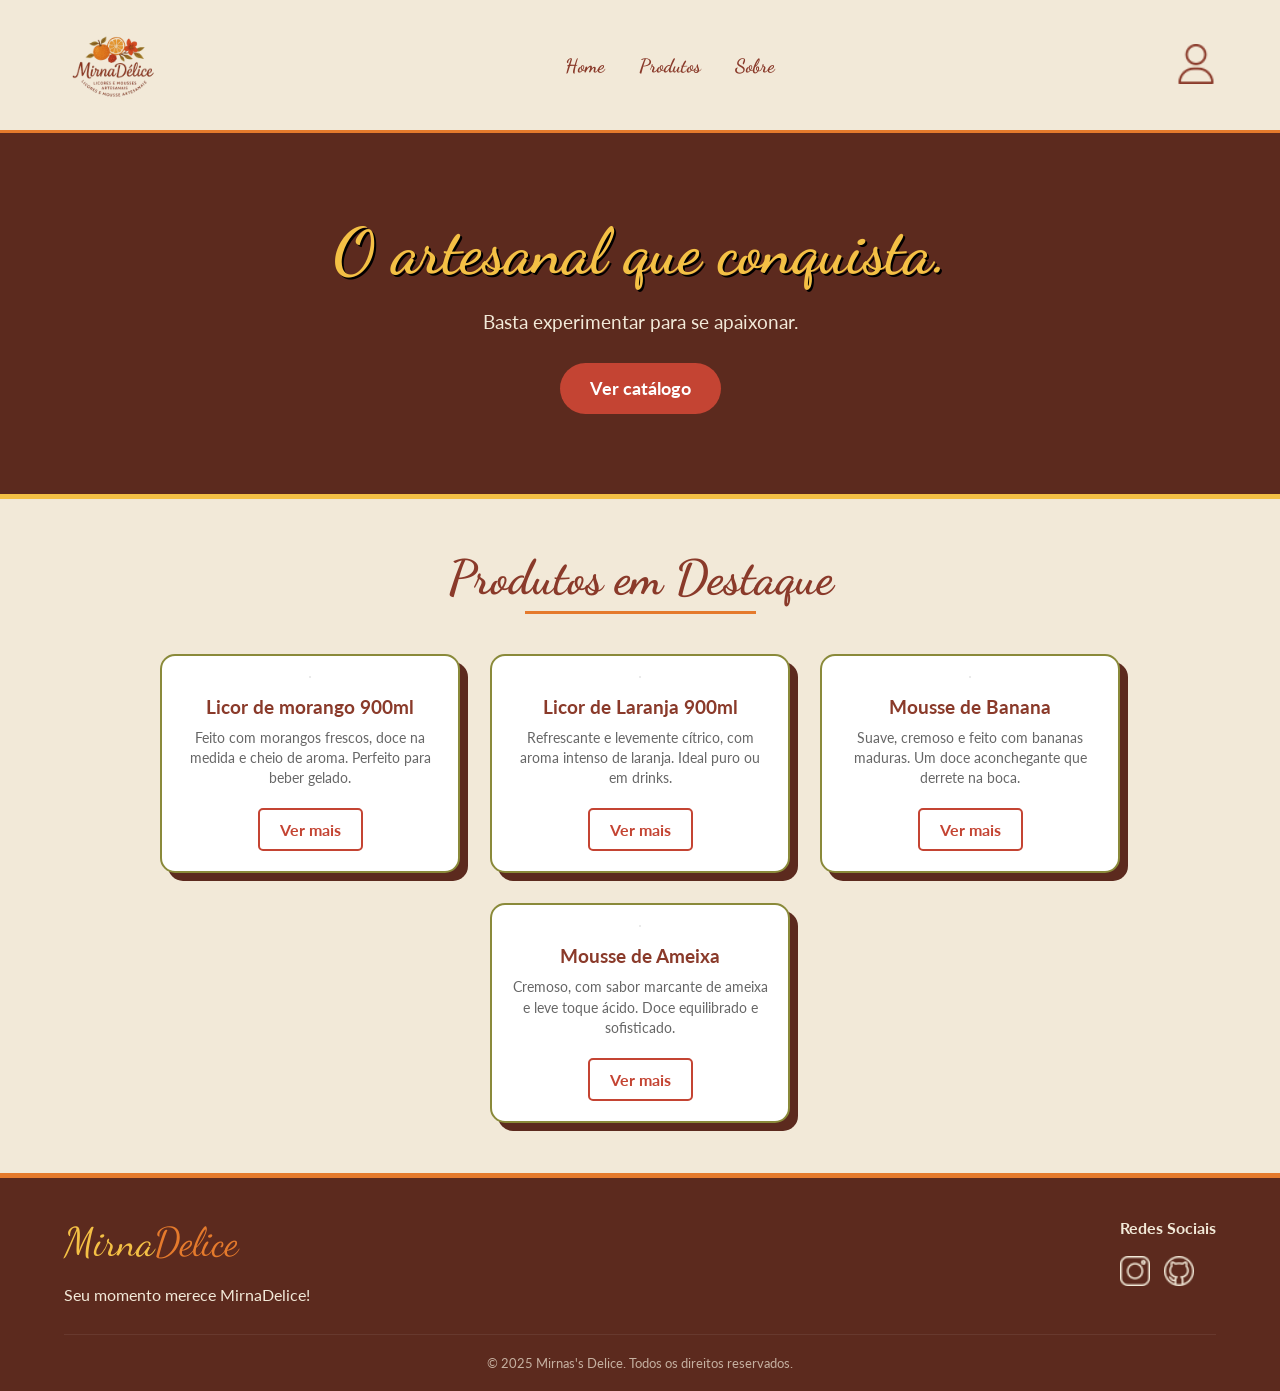
==== FRONTEND/src/index.html @ 4cb851cb "subindo" ====
<!DOCTYPE html>
<html lang="pt-BR">

<head>
    <meta charset="UTF-8">
    <meta name="viewport" content="width=device-width, initial-scale=1.0">
    <link rel="stylesheet" href="./css/style.css">
    <script src="./js/progIndex.js" defer></script>
    <link rel="shortcut icon" href="../public/logo.png" type="image/x-icon">
    <title>Mirnas's Delice</title>
</head>

<body>

    <!-- HEADER -->
    <header class="header">
        <img class="logo" src="../public/logoRemove.png" alt="Logo" width="100px">

        <nav class="menu">
            <a href="#">Home</a>
            <a href="#">Produtos</a>
            <a href="./html/sobre.html">Sobre</a>
        </nav>


        <div class="conta">
            <button id="loginUsuario">
                <img src="../public/user.png" width="40">
            </button>
        </div>
    </header>

    <!-- HERO -->
    <section class="hero">
        <div class="hero-text">
            <h1>O artesanal que conquista.</h1>
            <p>Basta experimentar para se apaixonar.</p>
            <a class="btn-hero" href="#">Ver catálogo</a>
        </div>
    </section>

    <!-- CARDS -->
    <main>
        <section class="modelos">
            <h2>Produtos em Destaque</h2>

            <div class="cards-container">

                <div class="produto-card">
                    <img src="#" alt="">
                    <h3>Licor de morango 900ml</h3>
                    <p>Feito com morangos frescos, doce na medida e cheio de aroma. Perfeito para beber gelado.</p>
                    <a href="#" class="btn-card">Ver mais</a>
                </div>

                <div class="produto-card">
                    <img src="##" alt="">
                    <h3>Licor de Laranja 900ml</h3>
                    <p>Refrescante e levemente cítrico, com aroma intenso de laranja. Ideal puro ou em drinks.</p>
                    <a href="#" class="btn-card">Ver mais</a>
                </div>

                <div class="produto-card">
                    <img src="#" alt="">
                    <h3>Mousse de Banana</h3>
                    <p>Suave, cremoso e feito com bananas maduras. Um doce aconchegante que derrete na boca.</p>
                    <a href="#" class="btn-card">Ver mais</a>
                </div>
                
                <div class="produto-card">
                    <img src="#" alt="">
                    <h3>Mousse de Ameixa</h3>
                    <p>Cremoso, com sabor marcante de ameixa e leve toque ácido. Doce equilibrado e sofisticado.</p>
                    <a href="#" class="btn-card">Ver mais</a>
                </div>

            </div>
        </section>
    </main>

    <!-- FOOTER -->
   <footer>
        <div class="footer-container">

            <div>
                <div class="footer-logo">Mirna<span>Delice</span></div><br>
                <p>Seu momento merece MirnaDelice!</p>
            </div>

            <div class="footer-social">
                <h4>Redes Sociais</h4><br>
               <div class="social-icons">
                    <a href="https://www.instagram.com/ruan_gerald/">
                        <img src="../public/insta.png" width="30" alt="Instagram">
                    </a>
                    <a href="https://github.com/ruangerald">
                        <img src="../public/github.png" width="30" alt="GitHub">
                    </a>
                </div>
            </div>

        </div>

        <div class="footer-bottom">
            <p>© 2025 Mirnas's Delice. Todos os direitos reservados.</p>
        </div>
    </footer>

</body>

</html>
---- FRONTEND/src/css/style.css ----
/* =========================================
   IMPORTAÇÃO DE FONTES & VARIÁVEIS
   ========================================= */
@import url('https://fonts.googleapis.com/css2?family=Dancing+Script:wght@700&family=Lato:wght@400;700&display=swap');

:root {
    --cor-titulo: #8A3A2A;       /* Marrom Avermelhado */
    --cor-laranja: #E57A2C;      /* Laranja Queimado */
    --cor-amarelo: #F4C045;      /* Amarelo Forte */
    --cor-botao: #C44433;        /* Vermelho Framboesa */
    --cor-botao-hover: #D0542F;  /* Flor/Laranja Avermelhado */
    --cor-borda: #8A8A3A;        /* Folhas/Verde Oliva */
    --cor-texto: #5C2A1E;        /* Marrom Profundo */
    --cor-fundo: #F2E9D8;        /* Off-white Bege */
}

/* =========================================
   RESET E GERAL
   ========================================= */
* {
    margin: 0;
    padding: 0;
    box-sizing: border-box;
    text-decoration: none;
    list-style: none;
}

body {
    background-color: var(--cor-fundo);
    color: var(--cor-texto);
    font-family: 'Lato', sans-serif;
}

/* =========================================
   HEADER
   ========================================= */
.header {
    background-color: rgba(242, 233, 216, 0.95); /* Bege com transparência */
    padding: 15px 5%;
    display: flex;
    justify-content: space-between;
    align-items: center;
    border-bottom: 3px solid var(--cor-laranja);
    position: sticky;
    top: 0;
    z-index: 1000;
}

.menu a {
    color: var(--cor-titulo);
    font-size: 1.2rem;
    margin: 0 15px;
    font-weight: bold;
    transition: color 0.3s;
    font-family: 'Dancing Script', cursive; /* Toque artesanal no menu */
}

.menu a:hover {
    color: var(--cor-botao);
}

.conta button {
    background: none;
    border: none;
    cursor: pointer;
    transition: transform 0.3s;
}

.conta button:hover {
    transform: scale(1.1);
}

/* =========================================
   HERO SECTION
   ========================================= */
.hero {
    /* Sugestão: Coloque uma imagem de fundo de licores ou textura de madeira aqui */
    background-color: var(--cor-texto); 
    color: var(--cor-fundo);
    text-align: center;
    padding: 80px 20px;
    border-bottom: 5px solid var(--cor-amarelo);
}

.hero h1 {
    font-family: 'Dancing Script', cursive;
    font-size: 4rem;
    color: var(--cor-amarelo);
    margin-bottom: 20px;
    text-shadow: 2px 2px 0px #000;
}

.hero p {
    font-size: 1.2rem;
    margin-bottom: 30px;
    max-width: 600px;
    margin-left: auto;
    margin-right: auto;
}

.btn-hero {
    background-color: var(--cor-botao);
    color: #fff;
    padding: 15px 30px;
    border-radius: 30px;
    font-weight: bold;
    font-size: 1.1rem;
    transition: background 0.3s, transform 0.2s;
    display: inline-block;
}

.btn-hero:hover {
    background-color: var(--cor-botao-hover);
    transform: scale(1.05);
}

/* =========================================
   CARDS (MODELOS/PRODUTOS)
   ========================================= */
.modelos {
    padding: 50px 5%;
    text-align: center;
}

.modelos h2 {
    font-family: 'Dancing Script', cursive;
    font-size: 3rem;
    color: var(--cor-titulo);
    margin-bottom: 40px;
    position: relative;
    display: inline-block;
}

/* Detalhe decorativo embaixo do título */
.modelos h2::after {
    content: '';
    display: block;
    width: 60%;
    height: 3px;
    background-color: var(--cor-laranja);
    margin: 5px auto 0;
}

.cards-container {
    display: flex;
    justify-content: center;
    flex-wrap: wrap;
    gap: 30px;
}

.produto-card {
    background-color: #FFF;
    border: 2px solid var(--cor-borda);
    border-radius: 15px;
    width: 300px;
    padding: 20px;
    text-align: center;
    box-shadow: 8px 8px 0px var(--cor-texto); /* Sombra dura estilo retro */
    transition: transform 0.3s;
}

.produto-card:hover {
    transform: translateY(-5px);
}

.produto-card img {
    width: 100%;
    border-radius: 10px;
    margin-bottom: 15px;
    border: 1px solid #ddd;
}

.produto-card h3 {
    color: var(--cor-titulo);
    margin-bottom: 10px;
    font-family: 'Lato', sans-serif;
}

.produto-card p {
    font-size: 0.9rem;
    color: #666;
    margin-bottom: 20px;
    line-height: 1.4;
}

.btn-card {
    display: inline-block;
    padding: 10px 20px;
    border: 2px solid var(--cor-botao);
    color: var(--cor-botao);
    font-weight: bold;
    border-radius: 5px;
    transition: all 0.3s;
}

.btn-card:hover {
    background-color: var(--cor-botao);
    color: #fff;
}

/* =========================================
   FOOTER
   ========================================= */
footer {
    background-color: var(--cor-texto);
    color: var(--cor-fundo);
    padding: 40px 5% 20px;
    border-top: 5px solid var(--cor-laranja);
}

.footer-container {
    display: flex;
    justify-content: space-between;
    flex-wrap: wrap;
    gap: 20px;
    margin-bottom: 30px;
}

.footer-logo {
    font-family: 'Dancing Script', cursive;
    font-size: 2.5rem;
    color: var(--cor-amarelo);
}

.footer-logo span {
    color: var(--cor-laranja);
}

.social-icons img {
    /* filter: invert(1); Deixa icones brancos */
    margin-right: 10px;
    transition: transform 0.3s;
}

.social-icons img:hover {
    transform: scale(1.2);
}

.footer-bottom {
    text-align: center;
    border-top: 1px solid rgba(255,255,255,0.1);
    padding-top: 20px;
    font-size: 0.8rem;
    opacity: 0.7;
}
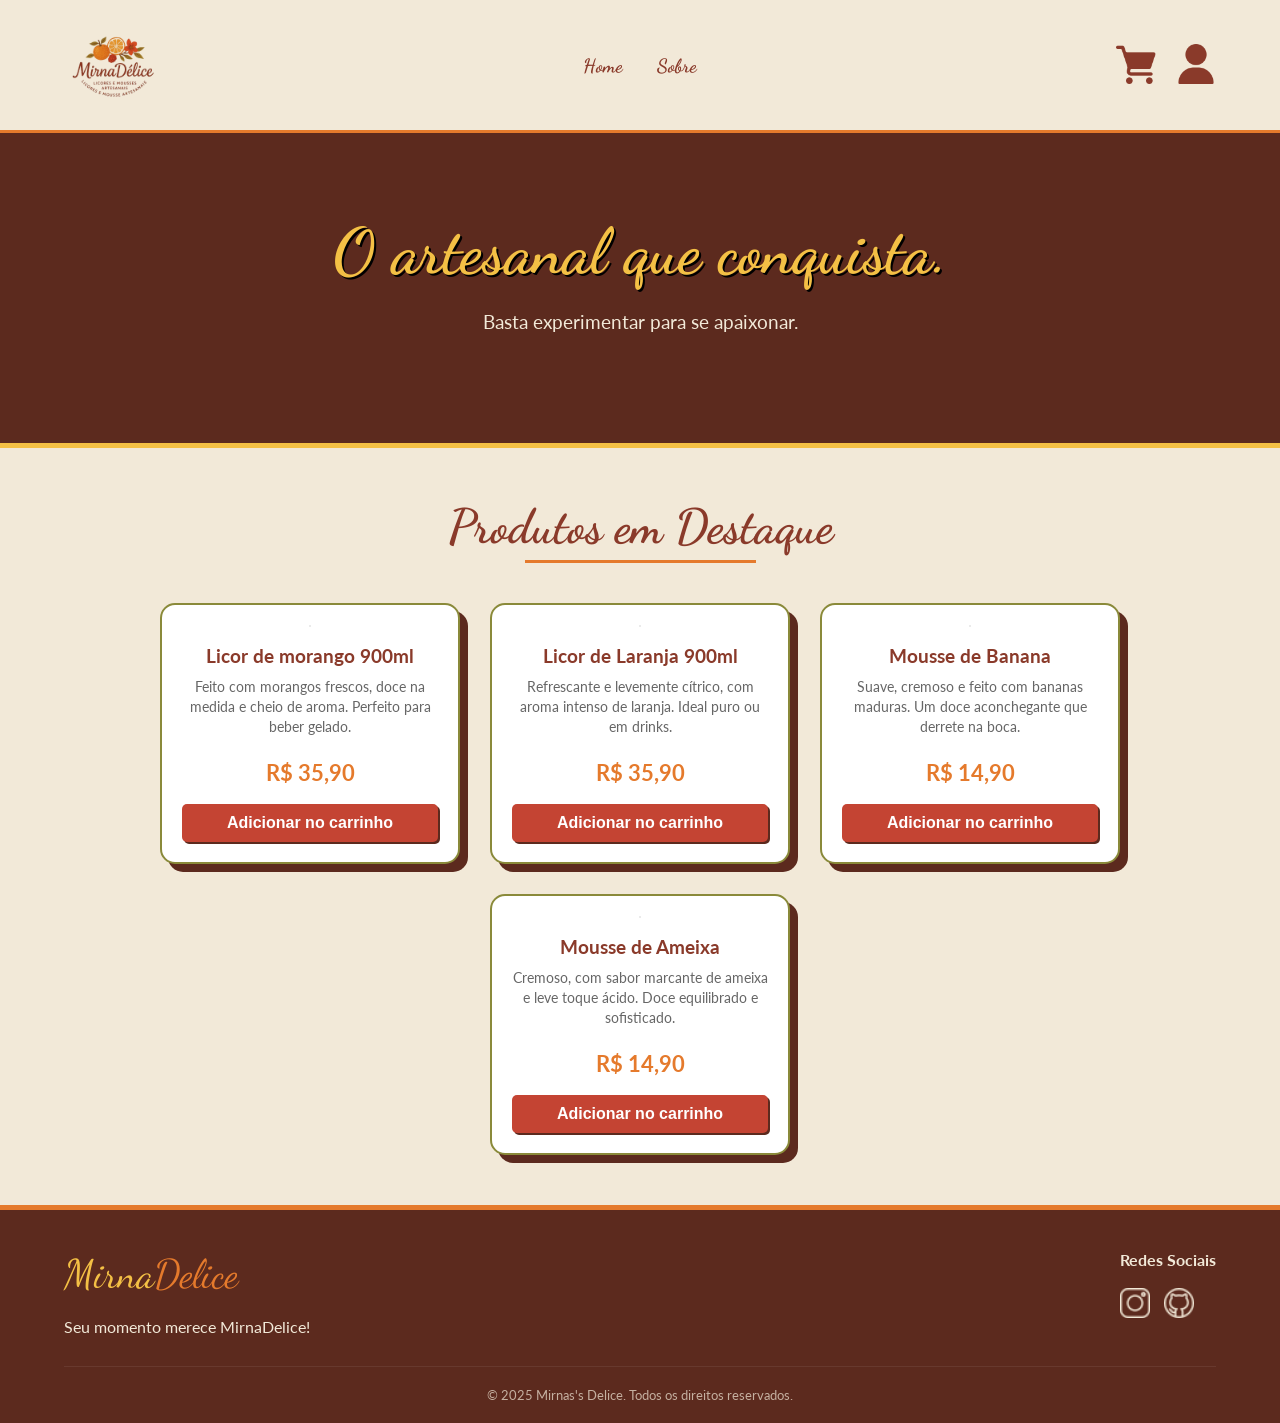
==== commit 43658409: "add cart" ====
--- a/FRONTEND/src/index.html
+++ b/FRONTEND/src/index.html
@@ -18,14 +18,16 @@
 
         <nav class="menu">
             <a href="#">Home</a>
-            <a href="#">Produtos</a>
             <a href="./html/sobre.html">Sobre</a>
         </nav>
 
 
         <div class="conta">
+            <button id="carrinhoCompra">
+                <img src="../public/cart.png" width="40" alt="Carrinho de Compras">
+            </button>
             <button id="loginUsuario">
-                <img src="../public/user.png" width="40">
+                <img src="../public/user.png" width="40" alt="Login de Usuário">
             </button>
         </div>
     </header>
@@ -35,7 +37,7 @@
         <div class="hero-text">
             <h1>O artesanal que conquista.</h1>
             <p>Basta experimentar para se apaixonar.</p>
-            <a class="btn-hero" href="#">Ver catálogo</a>
+            <!-- <a class="btn-hero" href="#">Ver catálogo</a> -->
         </div>
     </section>
 
@@ -43,43 +45,47 @@
     <main>
         <section class="modelos">
             <h2>Produtos em Destaque</h2>
-
+    
             <div class="cards-container">
-
-                <div class="produto-card">
+    
+                <div class="produto-card" data-id="1" data-nome="Licor de morango 900ml" data-preco="35.90">
                     <img src="#" alt="">
                     <h3>Licor de morango 900ml</h3>
                     <p>Feito com morangos frescos, doce na medida e cheio de aroma. Perfeito para beber gelado.</p>
-                    <a href="#" class="btn-card">Ver mais</a>
+                    <p class="preco">R$ 35,90</p>
+                    <button onclick="addCart(this)">Adicionar no carrinho</button>
                 </div>
-
-                <div class="produto-card">
+    
+                <div class="produto-card" data-id="2" data-nome="Licor de Laranja 900ml" data-preco="35.90">
                     <img src="##" alt="">
                     <h3>Licor de Laranja 900ml</h3>
                     <p>Refrescante e levemente cítrico, com aroma intenso de laranja. Ideal puro ou em drinks.</p>
-                    <a href="#" class="btn-card">Ver mais</a>
+                    <p class="preco">R$ 35,90</p>
+                    <button onclick="addCart(this)">Adicionar no carrinho</button>
                 </div>
-
-                <div class="produto-card">
+    
+                <div class="produto-card" data-id="3" data-nome="Mousse de Banana" data-preco="14.90">
                     <img src="#" alt="">
                     <h3>Mousse de Banana</h3>
                     <p>Suave, cremoso e feito com bananas maduras. Um doce aconchegante que derrete na boca.</p>
-                    <a href="#" class="btn-card">Ver mais</a>
+                    <p class="preco">R$ 14,90</p>
+                    <button onclick="addCart(this)">Adicionar no carrinho</button>
                 </div>
-                
-                <div class="produto-card">
+    
+                <div class="produto-card" data-id="4" data-nome="Mousse de Ameixa" data-preco="14.90">
                     <img src="#" alt="">
                     <h3>Mousse de Ameixa</h3>
                     <p>Cremoso, com sabor marcante de ameixa e leve toque ácido. Doce equilibrado e sofisticado.</p>
-                    <a href="#" class="btn-card">Ver mais</a>
+                    <p class="preco">R$ 14,90</p>
+                    <button onclick="addCart(this)">Adicionar no carrinho</button>
                 </div>
-
+    
             </div>
         </section>
     </main>
 
     <!-- FOOTER -->
-   <footer>
+    <footer>
         <div class="footer-container">
 
             <div>
@@ -89,7 +95,7 @@
 
             <div class="footer-social">
                 <h4>Redes Sociais</h4><br>
-               <div class="social-icons">
+                <div class="social-icons">
                     <a href="https://www.instagram.com/ruan_gerald/">
                         <img src="../public/insta.png" width="30" alt="Instagram">
                     </a>
--- a/FRONTEND/src/css/style.css
+++ b/FRONTEND/src/css/style.css
@@ -58,6 +58,10 @@
 .menu a:hover {
     color: var(--cor-botao);
 }
+.conta {
+    gap: 20px;
+    display: flex;
+}
 
 .conta button {
     background: none;
@@ -242,4 +246,89 @@
     padding-top: 20px;
     font-size: 0.8rem;
     opacity: 0.7;
-}+}
+
+
+/* =========================================
+   CARDS (MODELOS/PRODUTOS) - CONTINUAÇÃO
+   ========================================= */
+
+/* Estilo para o preço dentro do card */
+.produto-card .preco {
+    font-size: 1.4rem;
+    color: var(--cor-laranja);
+    font-weight: bold;
+    margin-bottom: 15px;
+}
+
+.produto-card button {
+    /* Estilo principal do botão "Adicionar no carrinho" */
+    background-color: var(--cor-botao);
+    color: #fff;
+    padding: 10px 20px;
+    border: none;
+    border-radius: 5px;
+    font-weight: bold;
+    font-size: 1.0rem;
+    cursor: pointer;
+    transition: background-color 0.3s, transform 0.2s;
+    width: 100%; /* Ocupa a largura total do card */
+    box-shadow: 2px 2px 0px var(--cor-texto);
+}
+
+.produto-card button:hover {
+    background-color: var(--cor-botao-hover);
+    transform: translateY(-2px); /* Efeito sutil de elevação */
+    box-shadow: 4px 4px 0px var(--cor-texto);
+}
+
+.produto-card button:active {
+    transform: translateY(1px); /* Efeito de clique */
+    box-shadow: 1px 1px 0px var(--cor-texto);
+}
+
+/* =========================================
+   RESET E GERAL - MODIFICAÇÃO
+   ========================================= */
+/* ... (Seu código anterior) ... */
+
+body {
+    background-color: var(--cor-fundo);
+    color: var(--cor-texto);
+    font-family: 'Lato', sans-serif;
+    
+    /* Regras do Sticky Footer: */
+    display: flex; /* Define o corpo como um container flex */
+    flex-direction: column; /* Organiza os filhos verticalmente */
+    min-height: 100vh; /* Garante que o corpo ocupe 100% da altura da tela */
+}
+
+/* ... (Seu código anterior) ... */
+
+/* =========================================
+   CARDS (MODELOS/PRODUTOS) - MODIFICAÇÃO
+   ========================================= */
+
+/* Use a tag <main> para empurrar o footer para baixo */
+main {
+    flex-grow: 1; /* Permite que o <main> ocupe todo o espaço disponível restante */
+}
+
+/* ... SEÇÃO RESET E GERAL ... */
+body {
+    /* ... (Estilos existentes) ... */
+    
+    /* ADICIONE estas 3 linhas */
+    display: flex;
+    flex-direction: column;
+    min-height: 100vh; 
+}
+
+/* ... (Outras Seções) ... */
+
+/* ADICIONE este bloco para empurrar o footer */
+main {
+    flex-grow: 1; 
+}
+
+/* ... (Outras Seções, incluindo FOOTER) ... */
